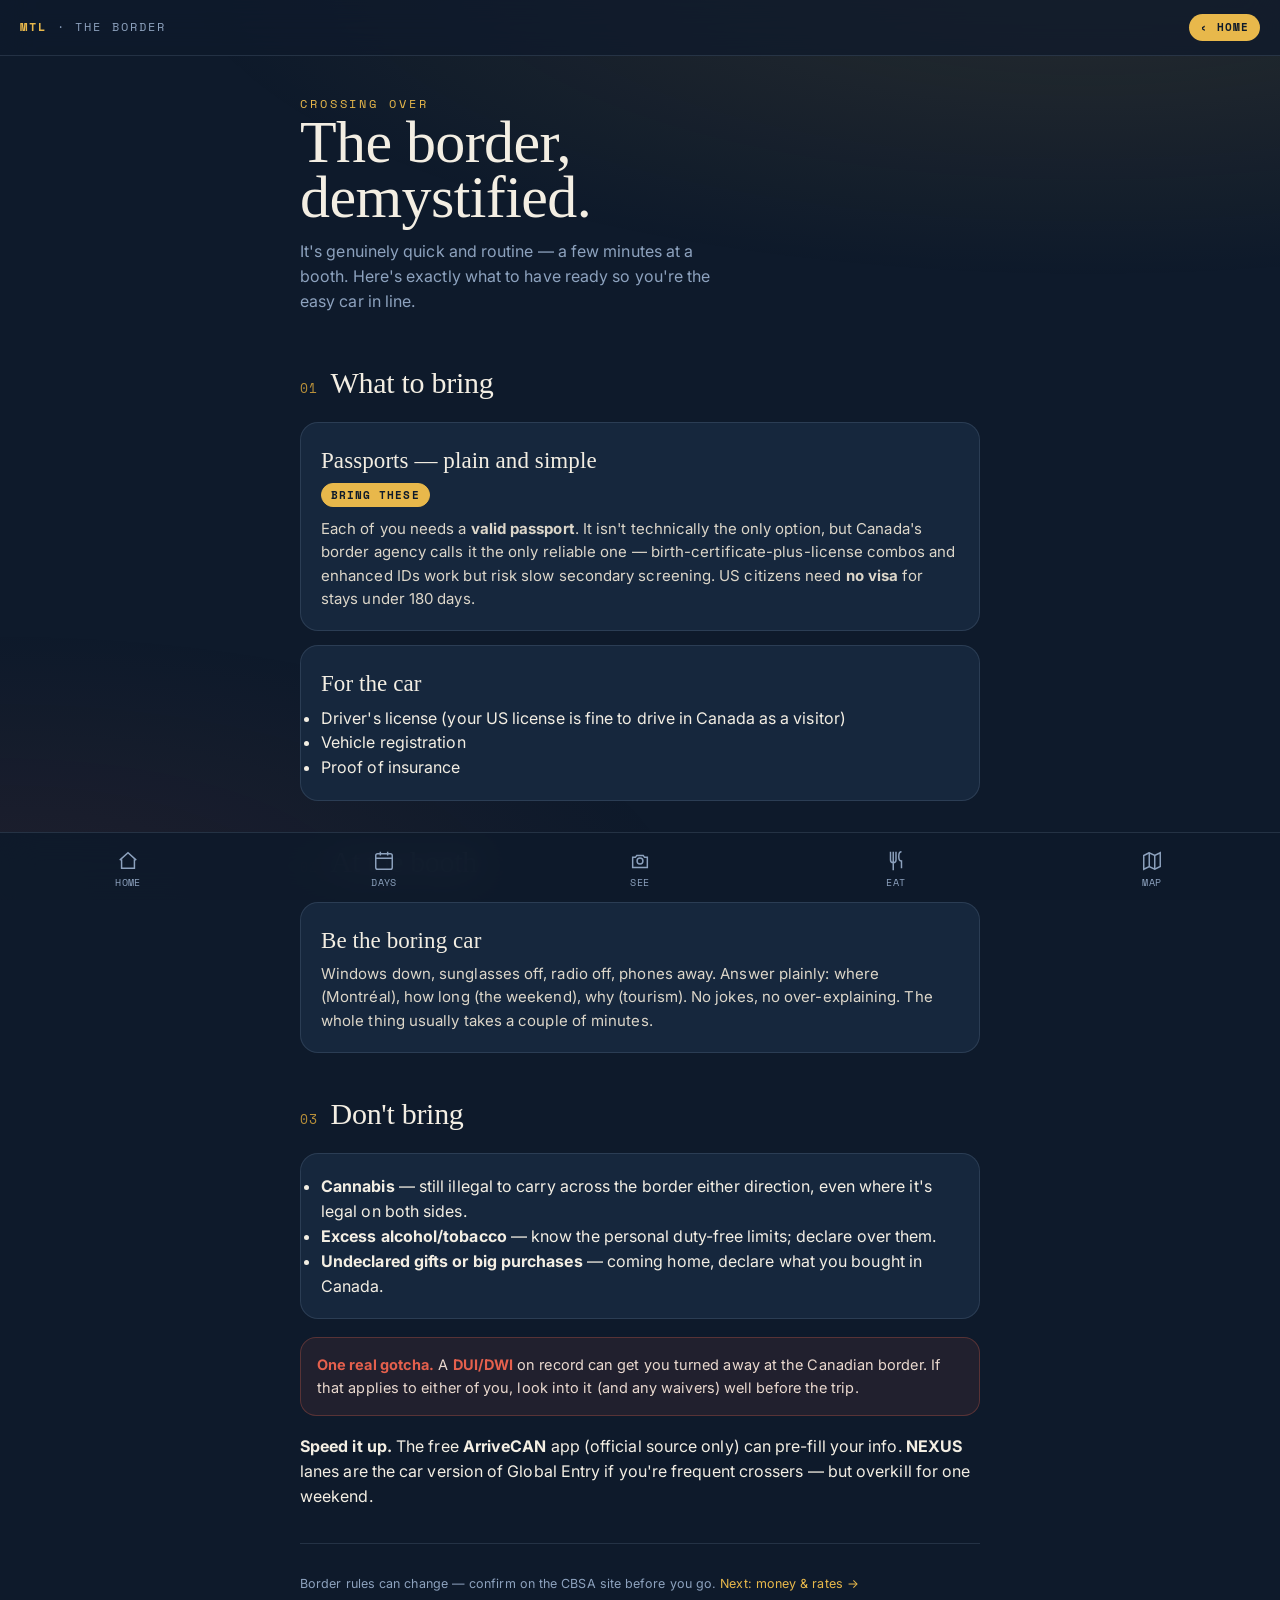
==== border.html @ 3f14ecfe "Add files via upload" ====
<!DOCTYPE html>
<html lang="en">
<head>
<meta charset="UTF-8">
<meta name="viewport" content="width=device-width, initial-scale=1, viewport-fit=cover">
<meta name="apple-mobile-web-app-capable" content="yes"><meta name="theme-color" content="#FCFBF7">
<title>Border Crossing — Montréal</title>
<link rel="icon" href="icon.svg"><link rel="apple-touch-icon" href="icon.svg">
<link rel="preconnect" href="https://fonts.googleapis.com"><link rel="preconnect" href="https://fonts.gstatic.com" crossorigin>
<link href="https://fonts.googleapis.com/css2?family=Bricolage+Grotesque:opsz,wght@12..96,600;12..96,700;12..96,800&family=Inter:wght@400;500;600;700&family=Space+Mono:wght@400;700&display=swap" rel="stylesheet">
<link rel="stylesheet" href="style.css">
</head>
<body>

<div class="topbar"><div class="mark"><b>MTL</b> · the border</div><a class="pill" href="index.html">‹ home</a></div>

<div class="wrap">
  <section class="hero" style="padding-bottom:8px">
    <span class="eyebrow">Crossing over</span>
    <h1 style="font-size:clamp(38px,11vw,60px)">The <span class="blue">border,</span><br><span class="hl">demystified.</span></h1>
    <p class="sub">It's genuinely quick and routine — a few minutes at a booth. Here's exactly what to have ready so you're the easy car in line.</p>
  </section>

  <div class="shead"><span class="n">01</span><h2>What to bring</h2></div>
  <div class="card"><h3>Passports — plain and simple</h3><div class="meta"><span class="badge pick">bring these</span></div>
    <p>Each of you needs a <b>valid passport</b>. It isn't technically the only option, but Canada's border agency calls it the only reliable one — birth-certificate-plus-license combos and enhanced IDs work but risk slow secondary screening. US citizens need <b>no visa</b> for stays under 180 days.</p></div>
  <div class="card"><h3>For the car</h3>
    <ul class="clean">
      <li>Driver's license (your US license is fine to drive in Canada as a visitor)</li>
      <li>Vehicle registration</li>
      <li>Proof of insurance</li>
    </ul></div>

  <div class="shead"><span class="n">02</span><h2>At the booth</h2></div>
  <div class="card"><h3>Be the boring car</h3>
    <p>Windows down, sunglasses off, radio off, phones away. Answer plainly: where (Montréal), how long (the weekend), why (tourism). No jokes, no over-explaining. The whole thing usually takes a couple of minutes.</p></div>

  <div class="shead"><span class="n">03</span><h2>Don't bring</h2></div>
  <div class="card">
    <ul class="clean">
      <li><b>Cannabis</b> — still illegal to carry across the border either direction, even where it's legal on both sides.</li>
      <li><b>Excess alcohol/tobacco</b> — know the personal duty-free limits; declare over them.</li>
      <li><b>Undeclared gifts or big purchases</b> — coming home, declare what you bought in Canada.</li>
    </ul></div>
  <div class="callout"><b>One real gotcha.</b> A <b>DUI/DWI</b> on record can get you turned away at the Canadian border. If that applies to either of you, look into it (and any waivers) well before the trip.</div>

  <div class="info"><b>Speed it up.</b> The free <b>ArriveCAN</b> app (official source only) can pre-fill your info. <b>NEXUS</b> lanes are the car version of Global Entry if you're frequent crossers — but overkill for one weekend.</div>

  <div class="foot">Border rules can change — confirm on the CBSA site before you go. <a href="money.html">Next: money &amp; rates →</a></div>
</div>

<nav class="tabbar">
  <a href="index.html"><svg viewBox="0 0 24 24"><path d="M3 11l9-8 9 8"/><path d="M5 10v10h14V10"/></svg>Home</a>
  <a href="itinerary.html"><svg viewBox="0 0 24 24"><rect x="3" y="4" width="18" height="17" rx="2"/><path d="M3 9h18M8 2v4M16 2v4"/></svg>Days</a>
  <a href="see.html"><svg viewBox="0 0 24 24"><circle cx="12" cy="12" r="3.2"/><path d="M4 8h3l1.5-2h7L17 8h3v11H4z"/></svg>See</a>
  <a href="eat.html"><svg viewBox="0 0 24 24"><path d="M6 2v9a3 3 0 006 0V2M9 2v20M18 2c-2 0-3 2-3 5s1 5 3 5v8"/></svg>Eat</a>
  <a href="map.html"><svg viewBox="0 0 24 24"><path d="M9 3L3 6v15l6-3 6 3 6-3V3l-6 3-6-3z"/><path d="M9 3v15M15 6v15"/></svg>Map</a>
</nav>
</body>
</html>
---- style.css ----
/* =========================================================
   Ricky & Lexi — Montréal Weekend
   Theme: winter-night cobalt + Notre-Dame gold
   Mobile-first, app-style. Shared across all pages.
   ========================================================= */

:root{
  --ink:      #0E1A2B;   /* midnight navy base */
  --ink-2:    #16273D;   /* raised card */
  --ink-3:    #1E3350;   /* hover / border */
  --gold:     #E8B84B;   /* Notre-Dame gold leaf */
  --gold-dim: #B9903A;
  --coral:    #E5604D;   /* warm accent, used sparingly */
  --cream:    #F3EEE3;   /* primary text on dark */
  --slate:    #8DA2BE;   /* secondary text */
  --line:     rgba(141,162,190,.18);
  --tab-h:    68px;

  --serif: "Instrument Serif", Georgia, serif;
  --sans:  "Inter", -apple-system, BlinkMacSystemFont, sans-serif;
  --mono:  "Space Mono", ui-monospace, monospace;
}

*{ box-sizing:border-box; margin:0; padding:0; -webkit-tap-highlight-color:transparent; }

html{ -webkit-text-size-adjust:100%; scroll-behavior:smooth; }

body{
  font-family:var(--sans);
  background:var(--ink);
  color:var(--cream);
  line-height:1.55;
  letter-spacing:.005em;
  padding-bottom:calc(var(--tab-h) + env(safe-area-inset-bottom));
  overflow-x:hidden;
  -webkit-font-smoothing:antialiased;
}

/* subtle warm glow, like café windows against the cold */
body::before{
  content:"";
  position:fixed; inset:0; z-index:-1; pointer-events:none;
  background:
    radial-gradient(120% 60% at 85% -5%, rgba(232,184,75,.12), transparent 60%),
    radial-gradient(90% 50% at 0% 100%, rgba(229,96,77,.08), transparent 60%);
}

a{ color:inherit; text-decoration:none; }
img{ max-width:100%; display:block; }

/* ---------- Layout shell ---------- */
.wrap{ width:100%; max-width:720px; margin:0 auto; padding:0 20px; }

/* ---------- Top bar ---------- */
.topbar{
  position:sticky; top:0; z-index:40;
  display:flex; align-items:center; justify-content:space-between;
  padding:14px 20px calc(14px);
  padding-top:calc(14px + env(safe-area-inset-top));
  background:rgba(14,26,43,.72);
  backdrop-filter:blur(16px); -webkit-backdrop-filter:blur(16px);
  border-bottom:1px solid var(--line);
}
.topbar .mark{
  font-family:var(--mono); font-size:12px; letter-spacing:.18em;
  text-transform:uppercase; color:var(--slate);
}
.topbar .mark b{ color:var(--gold); font-weight:700; }
.topbar .pill{
  font-family:var(--mono); font-size:11px; letter-spacing:.1em;
  color:var(--ink); background:var(--gold); border-radius:999px;
  padding:5px 11px; text-transform:uppercase; font-weight:700;
}

/* ---------- Hero ---------- */
.hero{ padding:34px 0 26px; }
.eyebrow{
  font-family:var(--mono); font-size:12px; letter-spacing:.24em;
  text-transform:uppercase; color:var(--gold); margin-bottom:16px;
}
.hero h1{
  font-family:var(--serif); font-weight:400;
  font-size:clamp(46px,15vw,84px); line-height:.92; letter-spacing:-.01em;
  margin-bottom:6px;
}
.hero h1 em{ font-style:italic; color:var(--gold); }
.hero .sub{
  color:var(--slate); font-size:16px; max-width:44ch; margin-top:14px;
}

/* ---------- Section heads ---------- */
.shead{ display:flex; align-items:baseline; gap:12px; margin:38px 0 16px; }
.shead .n{
  font-family:var(--mono); font-size:13px; color:var(--gold-dim);
  letter-spacing:.1em;
}
.shead h2{
  font-family:var(--serif); font-weight:400; font-size:30px; letter-spacing:-.01em;
}
.lead{ color:var(--slate); font-size:15.5px; margin-bottom:18px; max-width:56ch; }

/* ---------- Quick facts strip ---------- */
.facts{ display:grid; grid-template-columns:repeat(2,1fr); gap:12px; margin:22px 0 8px; }
.fact{
  background:var(--ink-2); border:1px solid var(--line); border-radius:16px;
  padding:16px;
}
.fact .k{ font-family:var(--mono); font-size:11px; letter-spacing:.12em; text-transform:uppercase; color:var(--slate); }
.fact .v{ font-family:var(--serif); font-size:26px; margin-top:4px; }
.fact .v small{ font-size:14px; color:var(--slate); font-family:var(--sans); }

/* ---------- Nav cards (home) ---------- */
.navcards{ display:grid; gap:12px; margin-top:8px; }
.navcard{
  display:flex; align-items:center; gap:16px;
  background:var(--ink-2); border:1px solid var(--line); border-radius:18px;
  padding:18px; transition:transform .18s ease, border-color .18s ease;
}
.navcard:active{ transform:scale(.985); }
.navcard .ico{
  width:44px; height:44px; flex:0 0 44px; border-radius:12px;
  display:grid; place-items:center; background:rgba(232,184,75,.12);
  font-size:22px;
}
.navcard .t{ flex:1; }
.navcard .t b{ font-size:17px; font-weight:600; display:block; }
.navcard .t span{ color:var(--slate); font-size:13.5px; }
.navcard .arr{ color:var(--gold); font-size:20px; }

/* ---------- Generic card ---------- */
.card{
  background:var(--ink-2); border:1px solid var(--line); border-radius:18px;
  padding:20px; margin-bottom:14px;
}
.card h3{ font-family:var(--serif); font-weight:400; font-size:23px; margin-bottom:4px; }
.card .meta{
  font-family:var(--mono); font-size:11.5px; letter-spacing:.08em;
  text-transform:uppercase; color:var(--slate); margin-bottom:10px;
  display:flex; flex-wrap:wrap; gap:6px 12px;
}
.card p{ font-size:15px; color:#DCD6C9; }
.card p + p{ margin-top:8px; }
.tag{ color:var(--gold); }
.tag.coral{ color:var(--coral); }

.badge{
  display:inline-block; font-family:var(--mono); font-size:10.5px; letter-spacing:.1em;
  text-transform:uppercase; padding:3px 9px; border-radius:999px;
  border:1px solid var(--line); color:var(--slate);
}
.badge.pick{ background:var(--gold); color:var(--ink); border-color:var(--gold); font-weight:700; }
.badge.warn{ color:var(--coral); border-color:rgba(229,96,77,.4); }

.price{ color:var(--gold); font-family:var(--mono); font-size:13px; }

.linkrow{ display:flex; gap:10px; margin-top:14px; flex-wrap:wrap; }
.btn{
  font-family:var(--mono); font-size:12px; letter-spacing:.06em; text-transform:uppercase;
  padding:10px 14px; border-radius:12px; border:1px solid var(--line);
  color:var(--cream); transition:background .15s, border-color .15s;
}
.btn:active{ background:var(--ink-3); }
.btn.gold{ background:var(--gold); color:var(--ink); border-color:var(--gold); font-weight:700; }

/* ---------- Day tabs (itinerary) ---------- */
.daytabs{
  display:flex; gap:8px; overflow-x:auto; padding:4px 0 12px;
  position:sticky; top:64px; z-index:30; background:var(--ink);
  -webkit-overflow-scrolling:touch; scrollbar-width:none;
}
.daytabs::-webkit-scrollbar{ display:none; }
.daytab{
  flex:0 0 auto; font-family:var(--mono); font-size:12px; letter-spacing:.06em;
  padding:9px 15px; border-radius:999px; border:1px solid var(--line);
  color:var(--slate); text-transform:uppercase; cursor:pointer;
}
.daytab.on{ background:var(--gold); color:var(--ink); border-color:var(--gold); font-weight:700; }

.day{ display:none; }
.day.on{ display:block; animation:fade .35s ease; }
.dayhead{ margin:10px 0 4px; }
.dayhead .dnum{ font-family:var(--mono); color:var(--gold-dim); font-size:13px; letter-spacing:.1em; }
.dayhead h2{ font-family:var(--serif); font-weight:400; font-size:32px; letter-spacing:-.01em; }
.dayhead .weather{ color:var(--slate); font-size:13.5px; margin-top:6px; font-family:var(--mono); }

/* timeline */
.tl{ position:relative; margin:22px 0 8px; padding-left:26px; }
.tl::before{
  content:""; position:absolute; left:6px; top:6px; bottom:10px; width:2px;
  background:linear-gradient(var(--gold),transparent);
}
.stop{ position:relative; padding:0 0 22px; }
.stop::before{
  content:""; position:absolute; left:-26px; top:5px; width:12px; height:12px;
  border-radius:50%; background:var(--ink); border:2px solid var(--gold);
}
.stop .time{ font-family:var(--mono); font-size:11.5px; letter-spacing:.08em; color:var(--gold); text-transform:uppercase; }
.stop h4{ font-size:17px; font-weight:600; margin:2px 0 3px; }
.stop p{ font-size:14.5px; color:#CFC9BC; }
.stop .kind{ font-family:var(--mono); font-size:10px; text-transform:uppercase; letter-spacing:.1em; color:var(--slate); }

/* ---------- Filter chips (map/eat) ---------- */
.chips{ display:flex; gap:8px; overflow-x:auto; padding:2px 0 14px; scrollbar-width:none; -webkit-overflow-scrolling:touch; }
.chips::-webkit-scrollbar{ display:none; }
.chip{
  flex:0 0 auto; font-family:var(--mono); font-size:11.5px; letter-spacing:.05em;
  padding:8px 13px; border-radius:999px; border:1px solid var(--line);
  color:var(--slate); text-transform:uppercase; cursor:pointer; user-select:none;
}
.chip.on{ background:var(--ink-3); color:var(--cream); border-color:var(--gold); }
.chip .dot{ display:inline-block; width:8px; height:8px; border-radius:50%; margin-right:6px; vertical-align:middle; }

/* ---------- Map ---------- */
#map{
  height:60vh; min-height:380px; width:100%;
  border-radius:20px; border:1px solid var(--line); overflow:hidden; margin-bottom:14px;
  background:var(--ink-2);
}
.leaflet-popup-content-wrapper{
  background:var(--ink-2); color:var(--cream); border-radius:14px;
  border:1px solid var(--line);
}
.leaflet-popup-tip{ background:var(--ink-2); }
.leaflet-popup-content{ margin:12px 14px; font-family:var(--sans); }
.leaflet-popup-content b{ font-family:var(--serif); font-weight:400; font-size:18px; }
.leaflet-popup-content .pk{ font-family:var(--mono); font-size:10.5px; letter-spacing:.08em; text-transform:uppercase; color:var(--gold); display:block; margin:3px 0 4px; }
.leaflet-popup-content a{ color:var(--gold); font-family:var(--mono); font-size:12px; }
.leaflet-container a.leaflet-popup-close-button{ color:var(--slate); }

/* ---------- Bottom app tab bar ---------- */
.tabbar{
  position:fixed; left:0; right:0; bottom:0; z-index:50;
  height:calc(var(--tab-h) + env(safe-area-inset-bottom));
  padding-bottom:env(safe-area-inset-bottom);
  display:flex; background:rgba(14,26,43,.9);
  backdrop-filter:blur(18px); -webkit-backdrop-filter:blur(18px);
  border-top:1px solid var(--line);
}
.tabbar a{
  flex:1; display:flex; flex-direction:column; align-items:center; justify-content:center;
  gap:3px; color:var(--slate); font-size:10px; font-family:var(--mono); letter-spacing:.04em;
  text-transform:uppercase; padding-top:8px;
}
.tabbar a svg{ width:22px; height:22px; stroke:currentColor; fill:none; stroke-width:1.6; }
.tabbar a.on{ color:var(--gold); }

/* ---------- Footer note ---------- */
.foot{ color:var(--slate); font-size:12.5px; padding:30px 0 20px; border-top:1px solid var(--line); margin-top:34px; }
.foot a{ color:var(--gold); }
.callout{
  background:rgba(229,96,77,.09); border:1px solid rgba(229,96,77,.28);
  border-radius:16px; padding:16px; margin:18px 0; font-size:14.5px; color:#EAD9CF;
}
.callout b{ color:var(--coral); }
.note{
  background:rgba(232,184,75,.08); border:1px solid rgba(232,184,75,.28);
  border-radius:16px; padding:16px; margin:18px 0; font-size:14.5px; color:#EDE4CE;
}
.note b{ color:var(--gold); }

@keyframes fade{ from{opacity:0; transform:translateY(8px);} to{opacity:1; transform:none;} }

@media (prefers-reduced-motion:reduce){
  *{ animation:none !important; transition:none !important; scroll-behavior:auto; }
}

@media (min-width:600px){
  .facts{ grid-template-columns:repeat(4,1fr); }
}
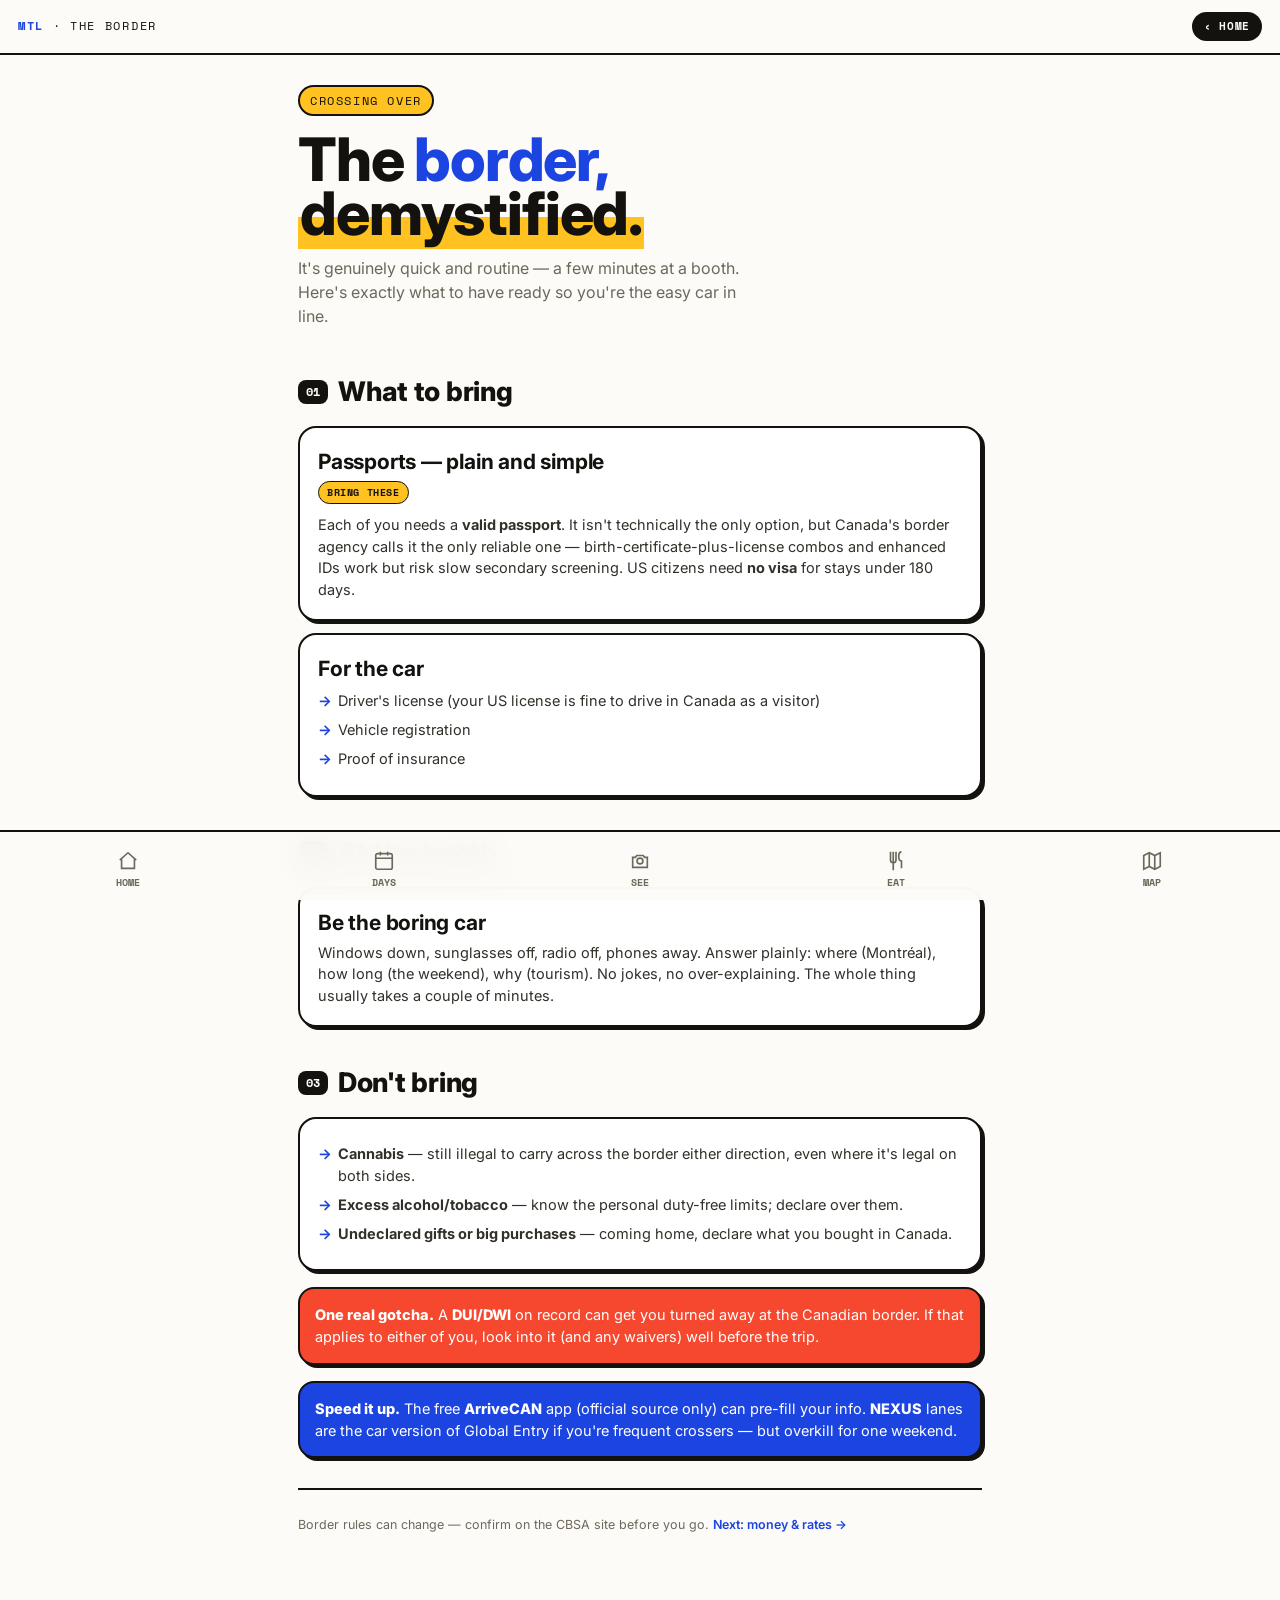
==== commit a5bcb61a: "Add files via upload" ====
--- a/border.html
+++ b/border.html
@@ -8,7 +8,217 @@
 <link rel="icon" href="icon.svg"><link rel="apple-touch-icon" href="icon.svg">
 <link rel="preconnect" href="https://fonts.googleapis.com"><link rel="preconnect" href="https://fonts.gstatic.com" crossorigin>
 <link href="https://fonts.googleapis.com/css2?family=Bricolage+Grotesque:opsz,wght@12..96,600;12..96,700;12..96,800&family=Inter:wght@400;500;600;700&family=Space+Mono:wght@400;700&display=swap" rel="stylesheet">
-<link rel="stylesheet" href="style.css">
+<style>
+/* =========================================================
+   Ricky & Lexi — Montréal  ·  poster-pop redesign
+   Bright, bold, transit-poster energy for a 20-something trip.
+   Mobile-first, app-style. Shared across all pages.
+   ========================================================= */
+
+:root{
+  --paper:  #FCFBF7;   /* near-white base */
+  --card:   #FFFFFF;
+  --ink:    #14120E;   /* near-black */
+  --muted:  #6E685C;   /* warm grey text */
+  --cobalt: #1B44E0;   /* electric blue — dominant accent */
+  --red:    #F5482E;   /* hot red-orange */
+  --yellow: #FFC220;   /* sunny */
+  --teal:   #0FA88E;   /* secondary */
+  --line:   #14120E;
+  --soft:   rgba(20,18,14,.10);
+  --tab-h:  70px;
+
+  --disp: "Bricolage Grotesque", "Inter", sans-serif;
+  --sans: "Inter", -apple-system, BlinkMacSystemFont, sans-serif;
+  --mono: "Space Mono", ui-monospace, monospace;
+}
+
+*{ box-sizing:border-box; margin:0; padding:0; -webkit-tap-highlight-color:transparent; }
+html{ -webkit-text-size-adjust:100%; scroll-behavior:smooth; }
+
+body{
+  font-family:var(--sans);
+  background:var(--paper);
+  color:var(--ink);
+  line-height:1.5;
+  padding-bottom:calc(var(--tab-h) + env(safe-area-inset-bottom));
+  overflow-x:hidden;
+  -webkit-font-smoothing:antialiased;
+}
+a{ color:inherit; text-decoration:none; }
+img{ max-width:100%; display:block; }
+
+.wrap{ width:100%; max-width:720px; margin:0 auto; padding:0 18px; }
+
+/* ---------- Top bar ---------- */
+.topbar{
+  position:sticky; top:0; z-index:40;
+  display:flex; align-items:center; justify-content:space-between;
+  padding:12px 18px; padding-top:calc(12px + env(safe-area-inset-top));
+  background:rgba(252,251,247,.85);
+  backdrop-filter:blur(14px); -webkit-backdrop-filter:blur(14px);
+  border-bottom:2px solid var(--ink);
+}
+.topbar .mark{ font-family:var(--mono); font-size:12px; letter-spacing:.14em; text-transform:uppercase; }
+.topbar .mark b{ color:var(--cobalt); }
+.topbar .pill{
+  font-family:var(--mono); font-size:11px; letter-spacing:.06em; text-transform:uppercase;
+  background:var(--ink); color:var(--paper); border-radius:999px; padding:6px 12px; font-weight:700;
+}
+.topbar .pill.blue{ background:var(--cobalt); }
+
+/* ---------- Hero ---------- */
+.hero{ padding:30px 0 18px; }
+.eyebrow{
+  display:inline-block; font-family:var(--mono); font-size:11.5px; letter-spacing:.14em;
+  text-transform:uppercase; background:var(--yellow); color:var(--ink);
+  padding:5px 10px; border:2px solid var(--ink); border-radius:999px; margin-bottom:16px;
+}
+.eyebrow.blue{ background:var(--cobalt); color:#fff; }
+.eyebrow.red{ background:var(--red); color:#fff; }
+.hero h1{
+  font-family:var(--disp); font-weight:800;
+  font-size:clamp(44px,14vw,80px); line-height:.9; letter-spacing:-.02em;
+}
+.hero h1 .hl{
+  background:linear-gradient(transparent 55%, var(--yellow) 55%);
+  padding:0 .04em;
+}
+.hero h1 .blue{ color:var(--cobalt); }
+.hero h1 .red{ color:var(--red); }
+.hero .sub{ color:var(--muted); font-size:16px; max-width:46ch; margin-top:16px; }
+
+/* ---------- Quick facts ---------- */
+.facts{ display:grid; grid-template-columns:repeat(2,1fr); gap:10px; margin:22px 0 6px; }
+.fact{ border:2px solid var(--ink); border-radius:16px; padding:14px; background:var(--card); }
+.fact .k{ font-family:var(--mono); font-size:10.5px; letter-spacing:.1em; text-transform:uppercase; color:var(--muted); }
+.fact .v{ font-family:var(--disp); font-weight:700; font-size:26px; line-height:1.1; margin-top:3px; }
+.fact .v small{ font-size:13px; color:var(--muted); font-family:var(--sans); font-weight:500; }
+.fact.f-blue{ background:var(--cobalt); color:#fff; } .fact.f-blue .k,.fact.f-blue .v small{ color:rgba(255,255,255,.75); }
+.fact.f-red{ background:var(--red); color:#fff; } .fact.f-red .k,.fact.f-red .v small{ color:rgba(255,255,255,.8); }
+.fact.f-yellow{ background:var(--yellow); } 
+
+/* ---------- Section heads ---------- */
+.shead{ display:flex; align-items:center; gap:10px; margin:36px 0 14px; }
+.shead .n{
+  font-family:var(--mono); font-size:12px; font-weight:700; color:#fff; background:var(--ink);
+  border-radius:8px; padding:3px 8px;
+}
+.shead h2{ font-family:var(--disp); font-weight:800; font-size:27px; letter-spacing:-.01em; }
+.lead{ color:var(--muted); font-size:15px; margin-bottom:16px; max-width:58ch; }
+
+/* ---------- Nav / guide cards ---------- */
+.navcards{ display:grid; gap:10px; }
+.navcard{
+  display:flex; align-items:center; gap:14px; background:var(--card);
+  border:2px solid var(--ink); border-radius:18px; padding:15px;
+  box-shadow:3px 3px 0 var(--ink); transition:transform .12s ease, box-shadow .12s ease;
+}
+.navcard:active{ transform:translate(2px,2px); box-shadow:1px 1px 0 var(--ink); }
+.navcard .ico{ width:42px; height:42px; flex:0 0 42px; border-radius:12px; display:grid; place-items:center; font-size:21px; border:2px solid var(--ink); }
+.navcard .ico.b{ background:var(--cobalt); } .navcard .ico.r{ background:var(--red); }
+.navcard .ico.y{ background:var(--yellow); } .navcard .ico.t{ background:var(--teal); }
+.navcard .t{ flex:1; } .navcard .t b{ font-size:16.5px; font-weight:700; display:block; font-family:var(--disp); }
+.navcard .t span{ color:var(--muted); font-size:13px; }
+.navcard .arr{ font-family:var(--disp); font-weight:800; font-size:20px; color:var(--cobalt); }
+
+.grid2{ display:grid; grid-template-columns:1fr 1fr; gap:10px; }
+.grid2 .navcard{ flex-direction:column; align-items:flex-start; gap:10px; }
+.grid2 .navcard .t b{ font-size:15px; }
+
+/* ---------- Generic card ---------- */
+.card{
+  background:var(--card); border:2px solid var(--ink); border-radius:18px;
+  padding:18px; margin-bottom:12px; box-shadow:3px 3px 0 var(--ink);
+}
+.card h3{ font-family:var(--disp); font-weight:700; font-size:21px; margin-bottom:3px; letter-spacing:-.01em; }
+.card .meta{ font-family:var(--mono); font-size:11px; letter-spacing:.05em; text-transform:uppercase; color:var(--muted); margin-bottom:10px; display:flex; flex-wrap:wrap; gap:5px 10px; align-items:center; }
+.card p{ font-size:14.5px; color:#33302A; }
+.card p + p{ margin-top:8px; }
+.tag{ color:var(--cobalt); font-weight:600; }
+.tag.red{ color:var(--red); }
+
+.badge{ display:inline-block; font-family:var(--mono); font-size:10px; letter-spacing:.06em; text-transform:uppercase; padding:3px 8px; border-radius:999px; border:1.5px solid var(--ink); color:var(--ink); }
+.badge.pick{ background:var(--yellow); font-weight:700; }
+.badge.warn{ background:var(--red); color:#fff; border-color:var(--red); }
+.badge.blue{ background:var(--cobalt); color:#fff; border-color:var(--cobalt); }
+.price{ color:var(--ink); font-family:var(--mono); font-size:12px; font-weight:700; }
+
+/* colored feature blocks */
+.note, .callout{ border:2px solid var(--ink); border-radius:16px; padding:15px; margin:16px 0; font-size:14.5px; box-shadow:3px 3px 0 var(--ink); }
+.note{ background:var(--yellow); }
+.note b{ font-weight:800; }
+.callout{ background:var(--red); color:#fff; }
+.callout b{ font-weight:800; }
+.info{ background:var(--cobalt); color:#fff; border:2px solid var(--ink); border-radius:16px; padding:15px; margin:16px 0; font-size:14.5px; box-shadow:3px 3px 0 var(--ink); }
+.info b{ font-weight:800; }
+
+/* ---------- Day tabs ---------- */
+.daytabs{ display:flex; gap:8px; overflow-x:auto; padding:4px 0 12px; position:sticky; top:60px; z-index:30; background:var(--paper); scrollbar-width:none; -webkit-overflow-scrolling:touch; }
+.daytabs::-webkit-scrollbar{ display:none; }
+.daytab{ flex:0 0 auto; font-family:var(--mono); font-size:12px; letter-spacing:.05em; padding:9px 15px; border-radius:999px; border:2px solid var(--ink); text-transform:uppercase; cursor:pointer; background:var(--card); font-weight:700; }
+.daytab.on{ background:var(--cobalt); color:#fff; }
+.day{ display:none; } .day.on{ display:block; animation:fade .3s ease; }
+.dayhead{ margin:10px 0 4px; }
+.dayhead .dnum{ font-family:var(--mono); font-size:12px; letter-spacing:.08em; color:var(--muted); }
+.dayhead h2{ font-family:var(--disp); font-weight:800; font-size:30px; letter-spacing:-.015em; }
+.dayhead .weather{ color:var(--ink); font-size:13px; margin-top:6px; font-family:var(--mono); background:var(--yellow); display:inline-block; padding:3px 9px; border:2px solid var(--ink); border-radius:999px; }
+
+/* timeline */
+.tl{ position:relative; margin:20px 0 8px; padding-left:24px; }
+.tl::before{ content:""; position:absolute; left:6px; top:6px; bottom:12px; width:2px; background:var(--ink); }
+.stop{ position:relative; padding:0 0 20px; }
+.stop::before{ content:""; position:absolute; left:-24px; top:4px; width:12px; height:12px; border-radius:50%; background:var(--cobalt); border:2px solid var(--ink); }
+.stop.eat::before{ background:var(--red); } .stop.see::before{ background:var(--yellow); } .stop.bar::before{ background:var(--teal); }
+.stop .time{ font-family:var(--mono); font-size:11px; letter-spacing:.06em; color:var(--cobalt); text-transform:uppercase; font-weight:700; }
+.stop h4{ font-size:16.5px; font-weight:700; margin:2px 0 3px; font-family:var(--disp); }
+.stop p{ font-size:14px; color:#33302A; }
+.stop .kind{ font-family:var(--mono); font-size:10px; text-transform:uppercase; letter-spacing:.08em; color:var(--muted); }
+
+/* ---------- chips / filters ---------- */
+.chips{ display:flex; gap:8px; overflow-x:auto; padding:2px 0 14px; scrollbar-width:none; -webkit-overflow-scrolling:touch; }
+.chips::-webkit-scrollbar{ display:none; }
+.chip{ flex:0 0 auto; font-family:var(--mono); font-size:11px; letter-spacing:.04em; padding:8px 12px; border-radius:999px; border:2px solid var(--ink); text-transform:uppercase; cursor:pointer; user-select:none; background:var(--card); font-weight:700; }
+.chip.on{ background:var(--ink); color:var(--paper); }
+.chip .dot{ display:inline-block; width:9px; height:9px; border-radius:50%; margin-right:6px; vertical-align:middle; border:1px solid var(--ink); }
+
+/* ---------- Map ---------- */
+#map{ height:60vh; min-height:380px; width:100%; border-radius:20px; border:2px solid var(--ink); overflow:hidden; margin-bottom:14px; box-shadow:3px 3px 0 var(--ink); }
+.leaflet-popup-content-wrapper{ background:var(--card); color:var(--ink); border-radius:14px; border:2px solid var(--ink); }
+.leaflet-popup-tip{ background:var(--card); border:2px solid var(--ink); }
+.leaflet-popup-content{ margin:12px 14px; font-family:var(--sans); }
+.leaflet-popup-content b{ font-family:var(--disp); font-weight:700; font-size:17px; }
+.leaflet-popup-content .pk{ font-family:var(--mono); font-size:10px; letter-spacing:.06em; text-transform:uppercase; color:var(--cobalt); display:block; margin:3px 0 4px; font-weight:700; }
+.leaflet-popup-content a{ color:var(--cobalt); font-family:var(--mono); font-size:12px; font-weight:700; }
+
+/* ---------- FAQ ---------- */
+.faq details{ border:2px solid var(--ink); border-radius:16px; margin-bottom:10px; background:var(--card); overflow:hidden; box-shadow:3px 3px 0 var(--ink); }
+.faq summary{ list-style:none; cursor:pointer; padding:16px; font-family:var(--disp); font-weight:700; font-size:16px; display:flex; justify-content:space-between; gap:12px; align-items:center; }
+.faq summary::-webkit-details-marker{ display:none; }
+.faq summary::after{ content:"+"; font-family:var(--mono); font-size:22px; color:var(--cobalt); }
+.faq details[open] summary::after{ content:"–"; }
+.faq details[open] summary{ background:var(--yellow); }
+.faq .a{ padding:0 16px 16px; font-size:14.5px; color:#33302A; }
+
+/* ---------- Bottom app tab bar ---------- */
+.tabbar{ position:fixed; left:0; right:0; bottom:0; z-index:50; height:calc(var(--tab-h) + env(safe-area-inset-bottom)); padding-bottom:env(safe-area-inset-bottom); display:flex; background:rgba(252,251,247,.94); backdrop-filter:blur(16px); -webkit-backdrop-filter:blur(16px); border-top:2px solid var(--ink); }
+.tabbar a{ flex:1; display:flex; flex-direction:column; align-items:center; justify-content:center; gap:3px; color:var(--muted); font-size:10px; font-family:var(--mono); letter-spacing:.02em; text-transform:uppercase; padding-top:8px; font-weight:700; }
+.tabbar a svg{ width:22px; height:22px; stroke:currentColor; fill:none; stroke-width:1.8; }
+.tabbar a.on{ color:var(--cobalt); }
+
+/* ---------- misc ---------- */
+.foot{ color:var(--muted); font-size:12.5px; padding:26px 0 20px; border-top:2px solid var(--ink); margin-top:30px; }
+.foot a{ color:var(--cobalt); font-weight:600; }
+.back{ display:inline-block; font-family:var(--mono); font-size:11px; text-transform:uppercase; letter-spacing:.06em; color:var(--muted); margin:6px 0 0; }
+.rule{ height:0; border-top:2px dashed var(--soft); margin:20px 0; }
+ul.clean{ list-style:none; margin:6px 0; } ul.clean li{ position:relative; padding-left:20px; margin-bottom:7px; font-size:14.5px; color:#33302A; }
+ul.clean li::before{ content:"→"; position:absolute; left:0; color:var(--cobalt); font-weight:700; }
+
+@keyframes fade{ from{opacity:0; transform:translateY(6px);} to{opacity:1; transform:none;} }
+@media (prefers-reduced-motion:reduce){ *{ animation:none !important; transition:none !important; scroll-behavior:auto; } }
+@media (min-width:600px){ .facts{ grid-template-columns:repeat(4,1fr); } }
+
+</style>
 </head>
 <body>
 
